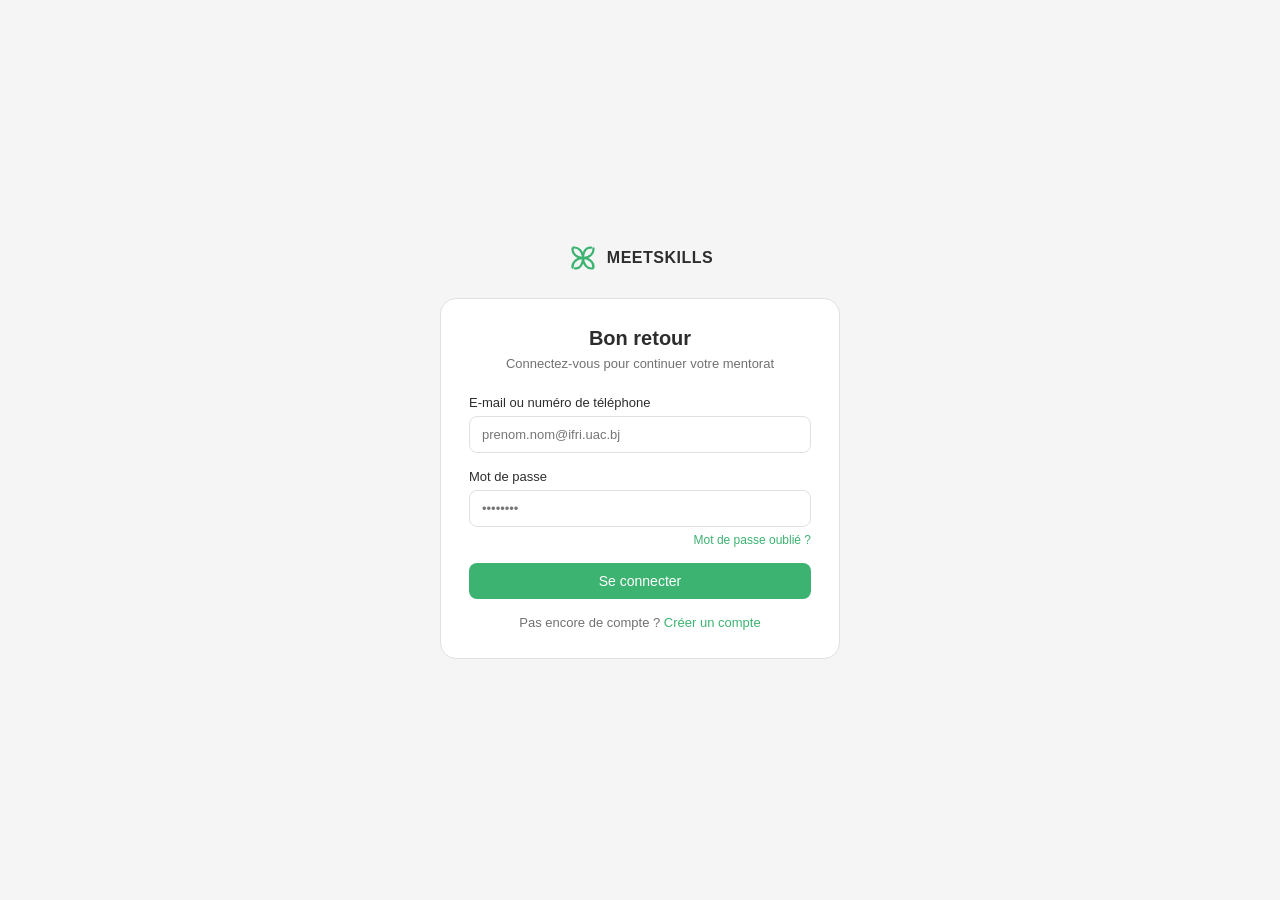
==== frontend/connexion.html @ 41fcbbcc "feat: frontend - page accueil et connexion connectées à l'API" ====
<!DOCTYPE html>
<html lang="fr">
<head>
  <meta charset="UTF-8" />
  <meta name="viewport" content="width=device-width, initial-scale=1.0"/>
  <title>Connexion - MeetSkills</title>
  <link rel="stylesheet" href="css/style.css" />
</head>
<body class="auth-page">

  <div class="auth-container">

    <div class="auth-logo">
      <a href="index.html">
        <svg width="32" height="32" viewBox="0 0 200 200">
          <g fill="none" stroke="#3CB371" stroke-width="14" stroke-linecap="round">
            <path d="M100 100 C 100 60, 70 30, 40 35"/>
            <path d="M100 100 C 100 60, 120 30, 150 35"/>
            <path d="M100 100 C 140 100, 170 70, 165 40"/>
            <path d="M100 100 C 140 100, 170 130, 165 160"/>
            <path d="M100 100 C 100 140, 130 170, 160 165"/>
            <path d="M100 100 C 100 140, 80 170, 50 165"/>
            <path d="M100 100 C 60 100, 30 130, 35 160"/>
            <path d="M100 100 C 60 100, 30 70, 35 40"/>
          </g>
        </svg>
        <span>MEETSKILLS</span>
      </a>
    </div>

    <div class="auth-card">
      <h1 class="auth-title">Bon retour</h1>
      <p class="auth-subtitle">Connectez-vous pour continuer votre mentorat</p>

      <div id="errorMsg" class="error-msg" style="display:none;"></div>

      <div class="form-group">
        <label for="email">E-mail ou numéro de téléphone</label>
        <input type="email" id="email" placeholder="prenom.nom@ifri.uac.bj" />
      </div>

      <div class="form-group">
        <label for="password">Mot de passe</label>
        <input type="password" id="password" placeholder="••••••••" />
        <a href="mot-de-passe-oublie.html" class="form-link form-link--right">Mot de passe oublié ?</a>
      </div>

      <button class="btn btn--primary btn--full" id="loginBtn" onclick="handleLogin()">
        Se connecter
      </button>

      <p class="auth-footer">
        Pas encore de compte ? <a href="inscription.html" class="form-link">Créer un compte</a>
      </p>
    </div>

  </div>

  <script src="js/api.js"></script>
  <script>
    async function handleLogin() {
      const email = document.getElementById('email').value.trim();
      const password = document.getElementById('password').value;
      const errorMsg = document.getElementById('errorMsg');
      const btn = document.getElementById('loginBtn');

      if (!email || !password) {
        errorMsg.textContent = 'Veuillez remplir tous les champs.';
        errorMsg.style.display = 'block';
        return;
      }

      btn.textContent = 'Connexion...';
      btn.disabled = true;

      const success = await login(email, password);

      if (success) {
        window.location.href = 'index.html';
      } else {
        errorMsg.textContent = 'Email ou mot de passe incorrect.';
        errorMsg.style.display = 'block';
        btn.textContent = 'Se connecter';
        btn.disabled = false;
      }
    }

    // Connexion avec la touche Entrée
    document.addEventListener('keydown', (e) => {
      if (e.key === 'Enter') handleLogin();
    });
  </script>

</body>
</html>
---- frontend/css/style.css ----
/* ===== VARIABLES ===== */
:root {
  --green: #3CB371;
  --yellow: #FFD23F;
  --dark: #2D2D2D;
  --white: #FFFFFF;
  --gray-light: #F5F5F5;
  --gray-border: #E0E0E0;
  --green-light: #E1F5EE;
  --yellow-light: #FAEEDA;
  --radius-sm: 8px;
  --radius-md: 12px;
  --radius-lg: 16px;
}

/* ===== RESET ===== */
*, *::before, *::after { box-sizing: border-box; margin: 0; padding: 0; }
body { font-family: 'Segoe UI', Arial, sans-serif; background: var(--gray-light); color: var(--dark); }
a { text-decoration: none; color: inherit; }

/* ===== BOUTONS ===== */
.btn {
  display: inline-block;
  padding: 10px 20px;
  border-radius: var(--radius-sm);
  font-size: 14px;
  font-weight: 500;
  border: none;
  cursor: pointer;
  transition: opacity 0.2s;
}
.btn:hover { opacity: 0.9; }
.btn--primary { background: var(--green); color: var(--white); }
.btn--accent { background: var(--yellow); color: #5A4200; }
.btn--outline { background: var(--white); color: var(--dark); border: 1px solid var(--gray-border); }
.btn--full { width: 100%; text-align: center; }

/* ===== HEADER ===== */
.header {
  background: var(--white);
  border-bottom: 1px solid var(--gray-border);
  padding: 14px 40px;
  display: flex;
  align-items: center;
  justify-content: space-between;
  position: sticky;
  top: 0;
  z-index: 100;
}
.header__logo a {
  display: flex;
  align-items: center;
  gap: 8px;
  font-weight: 600;
  font-size: 16px;
  letter-spacing: 0.5px;
  color: var(--dark);
}
.header__nav { display: flex; gap: 24px; font-size: 14px; }
.header__nav a:hover { color: var(--green); }

/* ===== HERO ===== */
.hero {
  background: var(--green);
  padding: 48px 40px;
  color: var(--white);
  margin: 24px 40px;
  border-radius: var(--radius-lg);
}
.hero h1 { font-size: 28px; font-weight: 600; margin-bottom: 10px; }
.hero p { font-size: 15px; color: #E1F5EE; margin-bottom: 20px; }

/* ===== SUGGESTIONS ===== */
.suggestions { padding: 24px 40px; }
.suggestions h2 { font-size: 16px; font-weight: 500; margin-bottom: 16px; }
.cards { display: grid; grid-template-columns: repeat(auto-fit, minmax(220px, 1fr)); gap: 14px; }

/* ===== CARTE PROFIL ===== */
.card {
  background: var(--white);
  border-radius: var(--radius-md);
  border: 1px solid var(--gray-border);
  padding: 16px;
}
.card__header { display: flex; align-items: center; gap: 10px; margin-bottom: 10px; }
.avatar {
  width: 40px; height: 40px;
  border-radius: 50%;
  background: var(--green-light);
  display: flex; align-items: center; justify-content: center;
  font-size: 14px; font-weight: 600; color: #085041;
  flex-shrink: 0;
}
.card__name { font-size: 14px; font-weight: 500; }
.card__sub { font-size: 12px; color: #717171; }
.badge {
  display: inline-block;
  padding: 3px 10px;
  border-radius: var(--radius-sm);
  font-size: 12px;
  margin: 4px 4px 4px 0;
}
.badge--green { background: var(--green-light); color: #085041; }
.badge--yellow { background: var(--yellow-light); color: #854F0B; }
.card__score { font-size: 20px; font-weight: 600; color: var(--green); margin-top: 8px; }
.card__score-label { font-size: 11px; color: #717171; }

/* ===== ACTIONS ===== */
.actions {
  display: flex;
  gap: 14px;
  padding: 0 40px 40px;
}

/* ===== LOADING ===== */
.loading { color: #717171; font-size: 14px; }

/* ===== PAGES AUTH ===== */
.auth-page {
  min-height: 100vh;
  display: flex;
  align-items: center;
  justify-content: center;
  background: var(--gray-light);
}
.auth-container {
  width: 100%;
  max-width: 440px;
  padding: 20px;
}
.auth-logo {
  display: flex;
  justify-content: center;
  margin-bottom: 24px;
}
.auth-logo a {
  display: flex;
  align-items: center;
  gap: 8px;
  font-weight: 600;
  font-size: 16px;
  letter-spacing: 0.5px;
  color: var(--dark);
}
.auth-card {
  background: var(--white);
  border-radius: var(--radius-lg);
  border: 1px solid var(--gray-border);
  padding: 28px;
}
.auth-title {
  font-size: 20px;
  font-weight: 600;
  text-align: center;
  margin-bottom: 6px;
}
.auth-subtitle {
  font-size: 13px;
  color: #717171;
  text-align: center;
  margin-bottom: 24px;
}
.auth-footer {
  font-size: 13px;
  color: #717171;
  text-align: center;
  margin-top: 16px;
}
.form-group {
  margin-bottom: 16px;
}
.form-group label {
  display: block;
  font-size: 13px;
  font-weight: 500;
  margin-bottom: 6px;
}
.form-group input, .form-group select, .form-group textarea {
  width: 100%;
  padding: 10px 12px;
  border: 1px solid var(--gray-border);
  border-radius: var(--radius-sm);
  font-size: 13px;
  font-family: inherit;
  color: var(--dark);
  background: var(--white);
  outline: none;
  transition: border-color 0.2s;
}
.form-group input:focus, .form-group select:focus, .form-group textarea:focus {
  border-color: var(--green);
}
.form-link { color: var(--green); font-weight: 500; }
.form-link--right { display: block; text-align: right; font-size: 12px; margin-top: 6px; }
.error-msg {
  background: #FBEAF0;
  color: #72243E;
  border-radius: var(--radius-sm);
  padding: 10px 14px;
  font-size: 13px;
  margin-bottom: 16px;
}
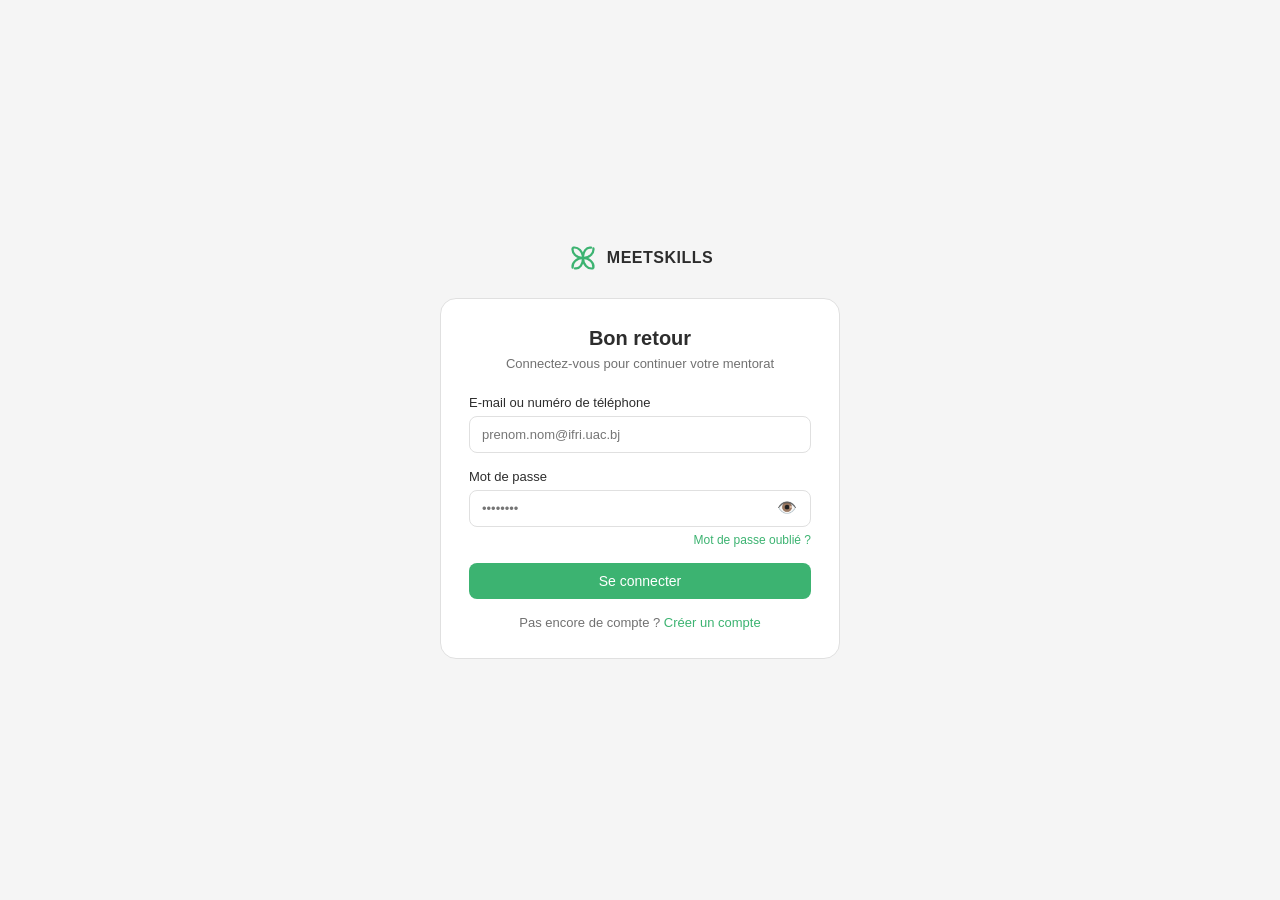
==== commit f8ab1b81: "feat(auth): politique de mot de passe fort cote serveur + oeil sur la connexion - validators.StrongP" ====
--- a/frontend/connexion.html
+++ b/frontend/connexion.html
@@ -5,6 +5,7 @@
   <meta name="viewport" content="width=device-width, initial-scale=1.0"/>
   <title>Connexion - MeetSkills</title>
   <link rel="stylesheet" href="css/style.css" />
+  <button class="hamburger" id="hamburger" onclick="toggleMenu()">☰</button>
 </head>
 <body class="auth-page">
 
@@ -41,7 +42,10 @@
 
       <div class="form-group">
         <label for="password">Mot de passe</label>
-        <input type="password" id="password" placeholder="••••••••" />
+        <div class="password-field">
+          <input type="password" id="password" placeholder="••••••••" />
+          <button type="button" class="password-toggle" onclick="togglePassword('password', this)" aria-label="Afficher le mot de passe">👁️</button>
+        </div>
         <a href="mot-de-passe-oublie.html" class="form-link form-link--right">Mot de passe oublié ?</a>
       </div>
 
@@ -58,6 +62,14 @@
 
   <script src="js/api.js"></script>
   <script>
+    function togglePassword(fieldId, btn) {
+      const input = document.getElementById(fieldId);
+      const isHidden = input.type === 'password';
+      input.type = isHidden ? 'text' : 'password';
+      btn.textContent = isHidden ? '🙈' : '👁️';
+      btn.setAttribute('aria-label', isHidden ? 'Masquer le mot de passe' : 'Afficher le mot de passe');
+    }
+
     async function handleLogin() {
       const email = document.getElementById('email').value.trim();
       const password = document.getElementById('password').value;
@@ -90,6 +102,12 @@
       if (e.key === 'Enter') handleLogin();
     });
   </script>
+  <script>
+  function toggleMenu() {
+    const nav = document.getElementById('mainNav');
+    nav.classList.toggle('open');
+  }
+</script>
 
 </body>
 </html>
--- a/frontend/css/style.css
+++ b/frontend/css/style.css
@@ -56,8 +56,10 @@
   letter-spacing: 0.5px;
   color: var(--dark);
 }
-.header__nav { display: flex; gap: 24px; font-size: 14px; }
+.header__nav { display: flex; flex: 1; justify-content: space-evenly; gap: 16px; font-size: 14px; padding: 0 32px; }
+.header__nav a { color: var(--dark); font-weight: 500; }
 .header__nav a:hover { color: var(--green); }
+.header__nav a.active { color: var(--green); font-weight: 600; }
 
 /* ===== HERO ===== */
 .hero {
@@ -199,4 +201,713 @@
   padding: 10px 14px;
   font-size: 13px;
   margin-bottom: 16px;
+}
+
+/* ===== MOT DE PASSE (oeil, regles, confirmation) ===== */
+.password-field { position: relative; }
+.password-field input { width: 100%; padding-right: 44px; }
+.password-toggle {
+  position: absolute;
+  right: 10px;
+  top: 50%;
+  transform: translateY(-50%);
+  background: none;
+  border: none;
+  cursor: pointer;
+  font-size: 16px;
+  padding: 4px;
+  line-height: 1;
+}
+.password-rules {
+  list-style: none;
+  margin: 8px 0 0;
+  padding: 0;
+  font-size: 12px;
+  color: var(--gray-text, #888);
+  display: grid;
+  grid-template-columns: 1fr 1fr;
+  gap: 4px 12px;
+}
+.password-rules li::before { content: "○ "; }
+.password-rules li.valid { color: var(--green); }
+.password-rules li.valid::before { content: "✓ "; }
+.password-match-msg { font-size: 12px; margin-top: 6px; min-height: 16px; }
+.password-match-msg.valid { color: var(--green); }
+.password-match-msg.invalid { color: #B3261E; }
+
+/* ===== FORM ROW (deux colonnes) ===== */
+.form-row {
+  display: grid;
+  grid-template-columns: 1fr 1fr;
+  gap: 12px;
+}
+
+/* ===== PAGE CONTENU ===== */
+.page-content { padding: 32px 40px; }
+.page-title { font-size: 22px; font-weight: 600; margin-bottom: 6px; }
+.page-subtitle { font-size: 14px; color: #717171; margin-bottom: 24px; }
+
+/* ===== BARRE DE RECHERCHE ===== */
+.search-bar {
+  background: var(--white);
+  border: 1px solid var(--gray-border);
+  border-radius: var(--radius-md);
+  padding: 16px;
+  display: flex;
+  gap: 12px;
+  margin-bottom: 20px;
+  flex-wrap: wrap;
+}
+.search-bar input {
+  flex: 1;
+  min-width: 160px;
+  padding: 9px 12px;
+  border: 1px solid var(--gray-border);
+  border-radius: var(--radius-sm);
+  font-size: 13px;
+  font-family: inherit;
+  outline: none;
+}
+.search-bar input:focus { border-color: var(--green); }
+
+/* ===== RÉSULTATS ===== */
+.result-count { font-size: 14px; font-weight: 500; margin-bottom: 14px; color: #717171; }
+.results-list { display: flex; flex-direction: column; gap: 12px; }
+.result-card {
+  background: var(--white);
+  border: 1px solid var(--gray-border);
+  border-radius: var(--radius-md);
+  padding: 16px 20px;
+  display: flex;
+  align-items: center;
+  justify-content: space-between;
+  gap: 16px;
+}
+.result-card__left { display: flex; align-items: center; gap: 14px; flex: 1; }
+.result-card__right { flex-shrink: 0; }
+.avatar--lg { width: 48px; height: 48px; font-size: 16px; } 
+
+/* ===== TOGGLE OFFRE/DEMANDE ===== */
+.toggle-group {
+  display: flex;
+  background: var(--gray-light);
+  border-radius: var(--radius-sm);
+  padding: 4px;
+  margin-bottom: 20px;
+  gap: 4px;
+}
+.toggle-btn {
+  flex: 1;
+  padding: 9px;
+  border: none;
+  border-radius: 6px;
+  font-size: 13px;
+  font-weight: 500;
+  cursor: pointer;
+  background: transparent;
+  color: var(--dark);
+  transition: all 0.2s;
+}
+.toggle-btn--active {
+  background: var(--green);
+  color: var(--white);
+}
+
+/* ===== CHIPS COMPÉTENCES ===== */
+.chips-container {
+  display: flex;
+  flex-wrap: wrap;
+  gap: 8px;
+  margin-top: 6px;
+}
+.chip {
+  padding: 6px 14px;
+  border-radius: var(--radius-sm);
+  background: var(--gray-light);
+  border: 1px solid var(--gray-border);
+  font-size: 13px;
+  cursor: pointer;
+  transition: all 0.2s;
+}
+.chip:hover { border-color: var(--green); }
+.chip--active {
+  background: var(--green);
+  color: var(--white);
+  border-color: var(--green);
+}
+
+/* ===== INFO BOX ===== */
+.info-box {
+  background: var(--green-light);
+  color: #085041;
+  border-radius: var(--radius-sm);
+  padding: 12px 14px;
+  font-size: 13px;
+  margin-bottom: 16px;
+}
+
+/* ===== SUCCESS MSG ===== */
+.success-msg {
+  background: var(--green-light);
+  color: #085041;
+  border-radius: var(--radius-sm);
+  padding: 10px 14px;
+  font-size: 13px;
+  margin-bottom: 16px;
+} 
+
+/* ===== MESSAGERIE ===== */
+.messaging-layout {
+  display: grid;
+  grid-template-columns: 280px 1fr;
+  height: calc(100vh - 57px);
+  overflow: hidden;
+}
+.conv-list {
+  border-right: 1px solid var(--gray-border);
+  background: var(--white);
+  overflow-y: auto;
+}
+.conv-list__header {
+  padding: 16px;
+  border-bottom: 1px solid var(--gray-border);
+  font-size: 15px;
+  font-weight: 500;
+}
+.conv-item {
+  display: flex;
+  align-items: center;
+  gap: 12px;
+  padding: 14px 16px;
+  cursor: pointer;
+  border-bottom: 1px solid var(--gray-border);
+  transition: background 0.15s;
+}
+.conv-item:hover { background: var(--gray-light); }
+.conv-item--active { background: var(--green-light); }
+.conv-item__info { flex: 1; min-width: 0; }
+.conv-item__name { font-size: 13px; font-weight: 500; }
+.conv-item__last {
+  font-size: 12px;
+  color: #717171;
+  white-space: nowrap;
+  overflow: hidden;
+  text-overflow: ellipsis;
+}
+.badge-count {
+  background: var(--green);
+  color: var(--white);
+  border-radius: 50%;
+  width: 20px;
+  height: 20px;
+  font-size: 11px;
+  display: flex;
+  align-items: center;
+  justify-content: center;
+  flex-shrink: 0;
+}
+.conv-active {
+  display: flex;
+  flex-direction: column;
+  background: var(--gray-light);
+}
+.conv-empty {
+  flex: 1;
+  display: flex;
+  align-items: center;
+  justify-content: center;
+  color: #717171;
+  font-size: 14px;
+}
+.conv-header {
+  display: flex;
+  align-items: center;
+  gap: 12px;
+  padding: 14px 20px;
+  background: var(--white);
+  border-bottom: 1px solid var(--gray-border);
+}
+.conv-header__name { font-size: 14px; font-weight: 500; }
+.conv-header__status { font-size: 12px; color: var(--green); }
+.messages-list {
+  flex: 1;
+  overflow-y: auto;
+  padding: 16px 20px;
+  display: flex;
+  flex-direction: column;
+  gap: 10px;
+}
+.message { display: flex; flex-direction: column; max-width: 65%; }
+.message--moi { align-self: flex-end; align-items: flex-end; }
+.message--autre { align-self: flex-start; align-items: flex-start; }
+.message__bubble {
+  padding: 10px 14px;
+  border-radius: 12px;
+  font-size: 13px;
+  line-height: 1.5;
+}
+.message--moi .message__bubble { background: var(--green); color: var(--white); }
+.message--autre .message__bubble { background: var(--white); color: var(--dark); }
+.message__time { font-size: 10px; color: #717171; margin-top: 4px; }
+.message-input {
+  display: flex;
+  gap: 10px;
+  padding: 14px 20px;
+  background: var(--white);
+  border-top: 1px solid var(--gray-border);
+}
+.message-input input {
+  flex: 1;
+  padding: 10px 14px;
+  border: 1px solid var(--gray-border);
+  border-radius: var(--radius-sm);
+  font-size: 13px;
+  font-family: inherit;
+  outline: none;
+}
+.message-input input:focus { border-color: var(--green); }
+
+/* ===== PROFIL ===== */
+.profile-hero {
+  background: var(--green);
+  border-radius: var(--radius-lg);
+  padding: 24px;
+  display: flex;
+  align-items: center;
+  gap: 20px;
+  color: var(--white);
+  margin-bottom: 16px;
+}
+.profile-hero__loading { color: var(--white); font-size: 14px; }
+.profile-hero__avatar {
+  width: 64px; height: 64px;
+  border-radius: 50%;
+  background: var(--white);
+  color: var(--green);
+  display: flex; align-items: center; justify-content: center;
+  font-size: 22px; font-weight: 600;
+  flex-shrink: 0;
+}
+.profile-hero__info { flex: 1; }
+.profile-hero__info h2 { font-size: 20px; font-weight: 600; margin-bottom: 4px; }
+.profile-hero__info p { font-size: 13px; color: #E1F5EE; margin-bottom: 2px; }
+.profile-hero__bio { font-style: italic; }
+.profile-grid {
+  display: grid;
+  grid-template-columns: 1fr 1fr;
+  gap: 16px;
+  margin-bottom: 16px;
+}
+.profile-section-title {
+  font-size: 14px;
+  font-weight: 600;
+  margin-bottom: 12px;
+  color: var(--dark);
+}
+.stats-grid {
+  display: grid;
+  grid-template-columns: repeat(3, 1fr);
+  gap: 14px;
+  margin-top: 16px;
+}
+.stat-card {
+  background: var(--white);
+  border: 1px solid var(--gray-border);
+  border-radius: var(--radius-md);
+  padding: 16px;
+  text-align: center;
+}
+.stat-card__value { font-size: 28px; font-weight: 600; color: var(--green); }
+.stat-card__label { font-size: 12px; color: #717171; margin-top: 4px; }
+.annonce-item {
+  display: flex;
+  align-items: center;
+  gap: 10px;
+  padding: 10px 0;
+  border-bottom: 1px solid var(--gray-border);
+  font-size: 13px;
+}
+.annonce-item:last-child { border-bottom: none; }
+.annonce-item__domaine { font-weight: 500; }
+.annonce-item__comps { color: #717171; }
+
+/* ===== RESPONSIVE MOBILE ===== */
+@media (max-width: 768px) {
+  .header {
+    padding: 12px 16px;
+    flex-wrap: wrap;
+    gap: 8px;
+  }
+  .header__nav {
+    display: none;
+  }
+  .hero {
+    margin: 12px 16px;
+    padding: 28px 20px;
+  }
+  .hero h1 { font-size: 22px; }
+  .suggestions { padding: 16px; }
+  .actions { padding: 0 16px 24px; flex-direction: column; }
+  .page-content { padding: 16px; }
+  .search-bar { flex-direction: column; }
+  .profile-grid { grid-template-columns: 1fr; }
+  .stats-grid { grid-template-columns: 1fr 1fr; }
+  .messaging-layout { grid-template-columns: 1fr; }
+  .conv-list { height: 200px; border-right: none; border-bottom: 1px solid var(--gray-border); }
+  .form-row { grid-template-columns: 1fr; }
+  .auth-container { padding: 16px; }
+}
+
+/* ===== HAMBURGER ===== */
+.hamburger {
+  display: none;
+  background: none;
+  border: none;
+  font-size: 24px;
+  cursor: pointer;
+  color: var(--dark);
+}
+
+@media (max-width: 768px) {
+  .hamburger { display: block; }
+  .header__nav {
+    display: none;
+    width: 100%;
+    flex-direction: column;
+    gap: 0;
+    order: 3;
+  }
+  .header__nav.open { display: flex; }
+  .header__nav a {
+    padding: 12px 8px;
+    border-top: 1px solid var(--gray-border);
+    font-size: 14px;
+  }
+  .header__nav a.active {
+    background: var(--green-light, #E1F5EE);
+    border-radius: 6px;
+  }
+  .header { flex-wrap: wrap; }
+}
+
+/* ===== TYPOGRAPHIE AMÉLIORÉE ===== */
+@import url('https://fonts.googleapis.com/css2?family=Inter:wght@400;500;600;700&display=swap');
+
+body {
+  font-family: 'Inter', 'Segoe UI', Arial, sans-serif;
+}
+
+/* ===== ANIMATIONS ===== */
+@keyframes fadeInUp {
+  from { opacity: 0; transform: translateY(20px); }
+  to { opacity: 1; transform: translateY(0); }
+}
+
+@keyframes pulse {
+  0%, 100% { transform: scale(1); }
+  50% { transform: scale(1.05); }
+}
+
+.hero { animation: fadeInUp 0.6s ease; }
+.card { animation: fadeInUp 0.4s ease; transition: transform 0.2s, box-shadow 0.2s; }
+.card:hover { transform: translateY(-4px); box-shadow: 0 8px 24px rgba(0,0,0,0.08); }
+.btn { transition: all 0.2s ease; }
+.btn:hover { transform: translateY(-1px); box-shadow: 0 4px 12px rgba(0,0,0,0.15); }
+.btn--primary:hover { background: #2fa060; }
+.btn--accent:hover { background: #f5c800; }
+.result-card { transition: transform 0.2s, box-shadow 0.2s; }
+.result-card:hover { transform: translateY(-2px); box-shadow: 0 6px 20px rgba(0,0,0,0.08); }
+
+/* ===== PAGE D'ACCUEIL AMÉLIORÉE ===== */
+.hero {
+  background: linear-gradient(135deg, #3CB371 0%, #2a9d5c 100%);
+  min-height: 320px;
+  display: flex;
+  flex-direction: column;
+  justify-content: center;
+  position: relative;
+  overflow: hidden;
+}
+
+.hero::before {
+  content: '';
+  position: absolute;
+  top: -50%;
+  right: -10%;
+  width: 400px;
+  height: 400px;
+  background: rgba(255,255,255,0.05);
+  border-radius: 50%;
+}
+
+.hero::after {
+  content: '';
+  position: absolute;
+  bottom: -30%;
+  left: -5%;
+  width: 250px;
+  height: 250px;
+  background: rgba(255,255,255,0.05);
+  border-radius: 50%;
+}
+
+.hero h1 { font-size: 32px; font-weight: 700; line-height: 1.2; }
+.hero p { font-size: 16px; opacity: 0.9; }
+
+/* ===== SECTION STATS ===== */
+.stats-section {
+  display: grid;
+  grid-template-columns: repeat(3, 1fr);
+  gap: 16px;
+  padding: 24px 40px;
+  background: var(--white);
+  border-bottom: 1px solid var(--gray-border);
+}
+
+.stat-item {
+  text-align: center;
+  padding: 16px;
+}
+
+.stat-item__value {
+  font-size: 28px;
+  font-weight: 700;
+  color: var(--green);
+  display: block;
+}
+
+.stat-item__label {
+  font-size: 13px;
+  color: #717171;
+  margin-top: 4px;
+}
+
+/* ===== SECTION FEATURES ===== */
+.features-section {
+  padding: 32px 40px;
+  background: var(--gray-light);
+}
+
+.features-section h2 {
+  font-size: 20px;
+  font-weight: 600;
+  margin-bottom: 20px;
+  text-align: center;
+}
+
+.features-grid {
+  display: grid;
+  grid-template-columns: repeat(3, 1fr);
+  gap: 16px;
+}
+
+.feature-card {
+  background: var(--white);
+  border-radius: var(--radius-lg);
+  padding: 24px;
+  text-align: center;
+  border: 1px solid var(--gray-border);
+  transition: transform 0.2s, box-shadow 0.2s;
+}
+
+.feature-card:hover {
+  transform: translateY(-4px);
+  box-shadow: 0 8px 24px rgba(0,0,0,0.08);
+}
+
+.feature-card__icon {
+  font-size: 36px;
+  margin-bottom: 12px;
+  display: block;
+}
+
+.feature-card__title {
+  font-size: 15px;
+  font-weight: 600;
+  margin-bottom: 8px;
+  color: var(--dark);
+}
+
+.feature-card__desc {
+  font-size: 13px;
+  color: #717171;
+  line-height: 1.5;
+}
+
+/* ===== HEADER AMÉLIORÉ ===== */
+.header {
+  box-shadow: 0 2px 12px rgba(0,0,0,0.06);
+}
+
+.header__nav a {
+  position: relative;
+  padding-bottom: 2px;
+}
+
+.header__nav a::after {
+  content: '';
+  position: absolute;
+  bottom: -2px;
+  left: 0;
+  width: 0;
+  height: 2px;
+  background: var(--green);
+  transition: width 0.2s;
+}
+
+.header__nav a:hover::after,
+.header__nav a.active::after { width: 100%; }
+
+/* ===== BADGES AMÉLIORÉS ===== */
+.badge, .chip {
+  transition: all 0.2s;
+}
+
+.chip:hover {
+  transform: scale(1.05);
+}
+
+/* ===== LOADING SPINNER ===== */
+.spinner {
+  width: 32px;
+  height: 32px;
+  border: 3px solid var(--green-light);
+  border-top-color: var(--green);
+  border-radius: 50%;
+  animation: spin 0.8s linear infinite;
+  margin: 20px auto;
+}
+
+@keyframes spin {
+  to { transform: rotate(360deg); }
+}
+
+/* ===== RESPONSIVE FEATURES ===== */
+@media (max-width: 768px) {
+  .stats-section { grid-template-columns: 1fr 1fr; padding: 16px; }
+  .features-grid { grid-template-columns: 1fr; }
+  .features-section { padding: 24px 16px; }
+  .hero h1 { font-size: 24px; }
+}
+
+.hero .btn--accent {
+  display: inline-block !important;
+  width: auto !important;
+  padding: 12px 28px;
+  font-weight: 600;
+  border-radius: var(--radius-sm);
+}
+
+/* ===== À PROPOS ===== */
+.about-section {
+  background: var(--white);
+  padding: 48px 40px;
+  border-top: 1px solid var(--gray-border);
+}
+
+.about-content {
+  display: grid;
+  grid-template-columns: 1fr 1fr;
+  gap: 48px;
+  align-items: center;
+  max-width: 1100px;
+  margin: 0 auto;
+}
+
+.about-text h2 {
+  font-size: 24px;
+  font-weight: 700;
+  color: var(--dark);
+  margin-bottom: 16px;
+}
+
+.about-text p {
+  font-size: 14px;
+  color: #555;
+  line-height: 1.7;
+  margin-bottom: 12px;
+}
+
+.about-text .btn {
+  margin-top: 8px;
+}
+
+.about-stats {
+  display: grid;
+  grid-template-columns: 1fr 1fr;
+  gap: 16px;
+}
+
+.about-stat {
+  background: var(--gray-light);
+  border-radius: var(--radius-md);
+  padding: 20px;
+  display: flex;
+  flex-direction: column;
+  align-items: center;
+  text-align: center;
+  gap: 8px;
+  border: 1px solid var(--gray-border);
+  transition: transform 0.2s;
+}
+
+.about-stat:hover {
+  transform: translateY(-3px);
+}
+
+.about-stat__icon { font-size: 28px; }
+.about-stat__text { font-size: 13px; font-weight: 500; color: var(--dark); }
+
+/* ===== FOOTER ===== */
+.footer {
+  background: var(--dark);
+  color: #aaa;
+  text-align: center;
+  padding: 20px 40px;
+  font-size: 13px;
+}
+
+.footer span { color: var(--green); }
+
+@media (max-width: 768px) {
+  .about-content { grid-template-columns: 1fr; gap: 24px; }
+  .about-section { padding: 32px 16px; }
+}
+
+/* ===== FAQ ===== */
+.faq-item {
+  background: var(--white);
+  border: 1px solid var(--gray-border);
+  border-radius: var(--radius-md);
+  margin-bottom: 10px;
+  overflow: hidden;
+}
+
+.faq-question {
+  padding: 16px 20px;
+  font-size: 14px;
+  font-weight: 500;
+  cursor: pointer;
+  display: flex;
+  justify-content: space-between;
+  align-items: center;
+  transition: background 0.2s;
+}
+
+.faq-question:hover { background: var(--gray-light); }
+
+.faq-question span {
+  color: var(--green);
+  font-size: 20px;
+  font-weight: 300;
+}
+
+.faq-answer {
+  display: none;
+  padding: 0 20px 16px;
+  font-size: 13px;
+  color: #555;
+  line-height: 1.6;
+  border-top: 1px solid var(--gray-border);
+  padding-top: 12px;
 }
